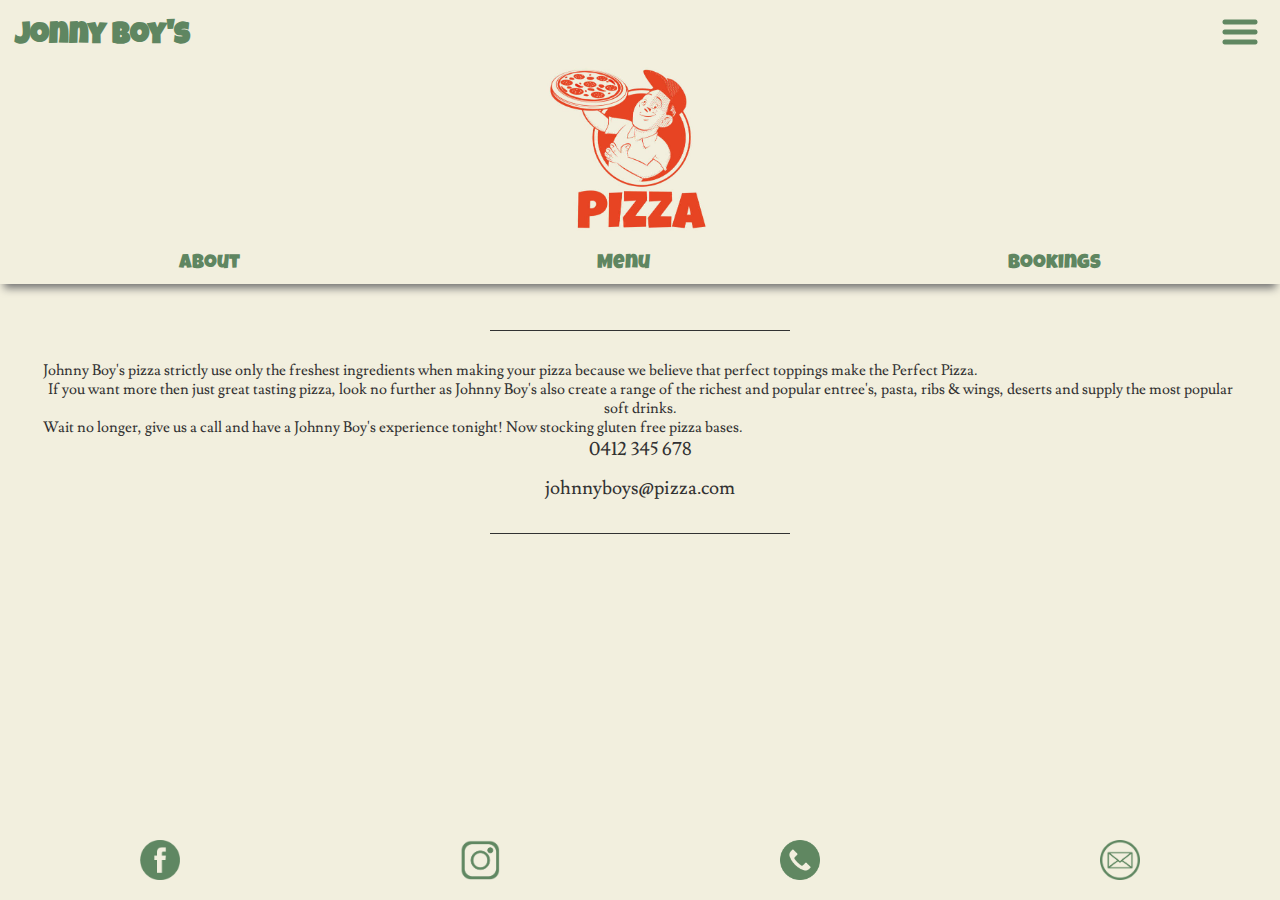
==== index.html @ fba695f6 "inital commit" ====
<!DOCTYPE html>
<html>

    <head>
        <meta charset="utf-8">
        <meta http-equiv="X-UA-Compatible" content="IE=edge">
        <title>Johnny Boy's Pizza</title>
        <meta name="description" content="">
        <meta name="viewport" content="width=device-width, initial-scale=1">
        <link href='https://fonts.googleapis.com/css?family=Luckiest Guy' rel='stylesheet'>
        <link href='https://fonts.googleapis.com/css?family=Lusitana' rel='stylesheet'>
        <link rel="stylesheet" href="../css/styles.css">
        <link rel="icon" href="../images/pizza logo tab icon.jpeg">
    </head>
    <body>

    <header>
      <div class="top-header">
        <h1>Jonny Boy's</h1>
        <img src="images/burger icon.svg.png" alt="burger icon" class="burger"> 
      </div>
        
      <div class="pizza-logo-section">
        <img src="images/pizza logo.jpeg" alt="pizza logo" width="210px"> 
      </div>

      <div class="nav-bar">
        <ul>
          <a href="pages/about.html" style="color: #5F8661; text-decoration: none;"><li>About</li></a>
          <a href="pages/menu.html" style="color: #5F8661; text-decoration: none;"><li>Menu</li></a>
          <a href="pages/bookings.html" style="color: #5F8661; text-decoration: none;"><li>Bookings</li></a>
        </ul>
      <div>      
    </header>

    <main-section>
        <br>
        <br>
      <div class="main-section">
        <hr id="top-hr">
        <p>Johnny Boy's pizza strictly use only the freshest ingredients when making your pizza because we believe that perfect toppings make the Perfect Pizza.</p><br>  
        <p>If you want more then just great tasting pizza, look no further as Johnny Boy's also create a range of the richest and popular entree's, pasta, ribs & wings, deserts and supply the most popular soft drinks.</p><br>
        <p>Wait no longer, give us a call and have a Johnny Boy's experience tonight! Now stocking gluten free pizza bases.</p><br>
      </div>

      <div class="ph-number">
        <p>0412 345 678</p>
      </div>

      <div class="email-address">
        <p>johnnyboys@pizza.com</p>     
      </div>
        <br>
        <hr>
    </main-section>
      
    </body>

    <footer>
      <div class="footer">
        <a href="https://www.facebook.com" target="_blank"><img src="images/facebook icon.png" alt="facebook icon"></a>
        <a href="https://www.instagram.com" target="_blank"><img src="images/instagram icon.png" alt="instagram icon"></a>
        <img src="images/phone icon.png" alt="phone icon">
        <img src="images/mail icon.png" alt="mail icon">
      </div>
    </footer>
</html>
---- css/styles.css ----
* {
    box-sizing: border-box;
    padding: 0;
    margin: 0;
}

body {
    background-color: #F2EFDE;
    margin: 0;
}

.top-header {
    background-color: #F2EFDE;
    margin: 0;
    display: flex;
    justify-content: space-between;
    /* border: 2px solid#5F8661; */
}

h1 {
    color: #5F8661;
    margin-left: 15px;
    font-family: 'Luckiest Guy'; 
    font-size: 30px;
    margin-top: 22px; 
}

.burger {
    width: 40px; 
    margin-right: 20px;
    margin-top: 12px;
    filter: invert(55%) sepia(22%) saturate(571%) hue-rotate(73deg) brightness(84%) contrast(85%);
}

.pizza-logo-section {
    display: flex;
    justify-content: center;
    padding-top: 15px;
    /* border: 2px solid#5F8661; */
}

.nav-bar ul {
    display: flex;
    justify-content: center;
    justify-content: space-around;
    /* border: 2px solid#5F8661; */
    list-style: none;
    font-family: 'Luckiest Guy'; 
    font-size: 20px;
    color: #5F8661;
    padding-bottom: 10px;
    text-decoration: none;
    box-shadow: 0 8px 8px -4px #707070;
}

.main-section {
    display: flex;
    flex-wrap: wrap;
    text-align: center;
    /* border: 2px solid#5F8661; */
    padding-top: 10px;
    padding-left: 43px;
    padding-right: 43px;
    font-family: 'Lusitana';font-size: 15px; 

}

.main-section p {
   color: #323232;
}

.footer {
    display: flex;
    justify-content: space-around;
    /* border: 2px solid#5F8661; */
    height: 88px;
    position: fixed;
    bottom: 0;
    width: 100%;
    padding-top: 28px;
    background-color: #F2EFDE;
}

footer img {
    width: 40px;
    height: 40px;
    filter: invert(55%) sepia(22%) saturate(571%) hue-rotate(73deg) brightness(84%) contrast(85%);
}

.ph-number {
    display: flex;
    justify-content: center;
    flex-wrap: wrap;
    align-items: center;
    text-align: center;
    font-family: 'Lusitana';font-size: 19px;
    color: #323232;
    padding-left: 40px;
    padding-right: 40px;
}

.email-address {
    display: flex;
    justify-content: center;
    flex-wrap: wrap;
    align-items: center;
    text-align: center;
    font-family: 'Lusitana';font-size: 19px;
    color: #323232;
    padding-left: 40px;
    padding-right: 40px;
    padding-top: 15px;
    margin-bottom: 15px;
}

hr {
    height: 1px;
    width: 300px;
    background-color: #323232;
    border: none;
    margin: auto;
    margin-bottom: 100px;
}

.nav-bar ul :hover {
    color: #E74423;
    text-decoration: underline;
    transition: 0.3s;
}

.top-header :hover {
    color: #E74423;
}

#top-hr {
    margin-bottom: 30px;
}
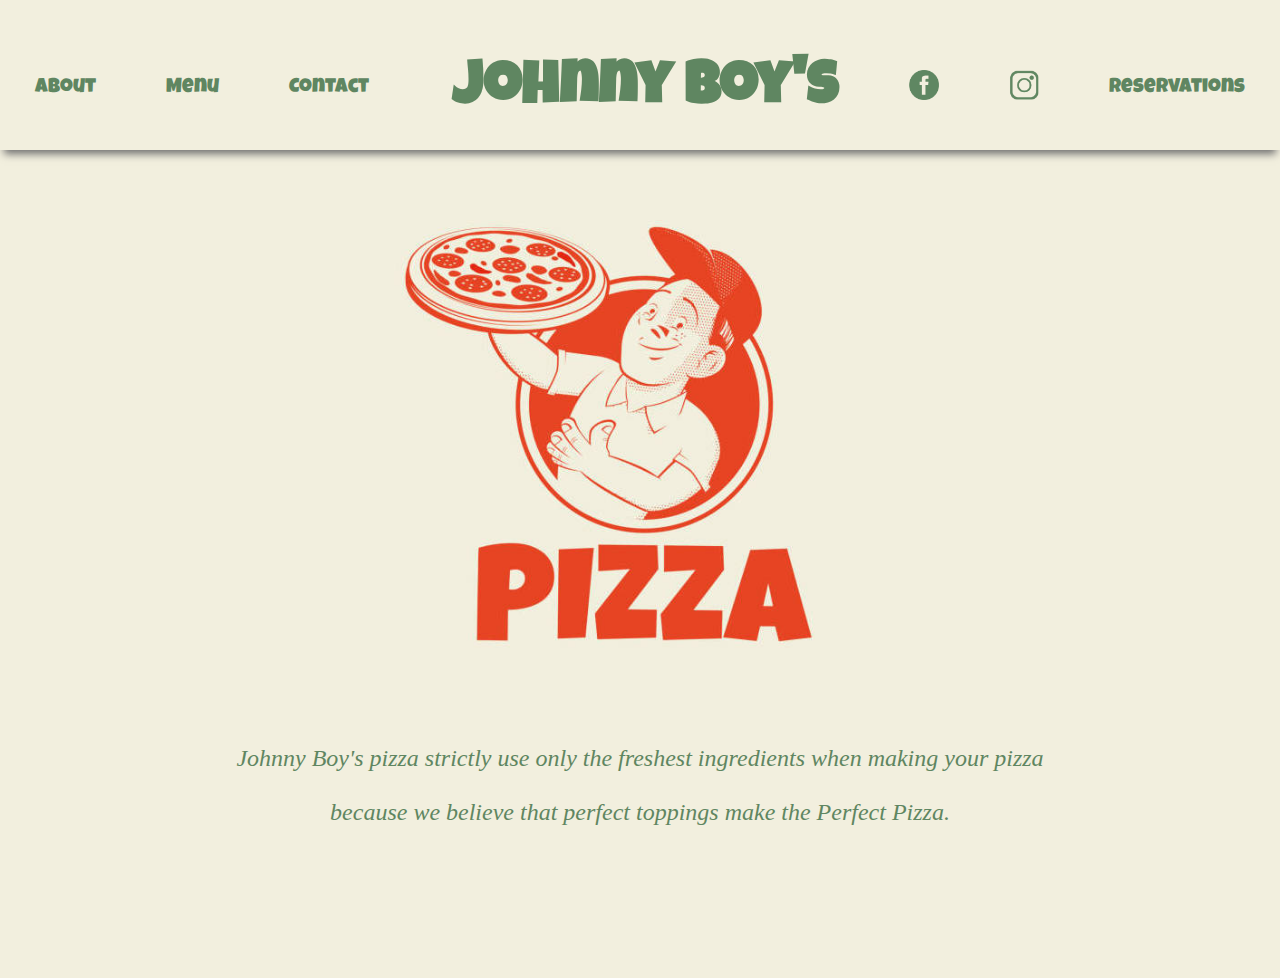
==== commit 7b454ccb: "began scaling from mobile to desktop view" ====
--- a/index.html
+++ b/index.html
@@ -15,14 +15,33 @@
     <body>
 
     <header>
+
       <div class="top-header">
-        <h1>Jonny Boy's</h1>
-        <img src="images/burger icon.svg.png" alt="burger icon" class="burger"> 
+        <!--Desktop View Links-->
+        <a href="pages/about.html" style="color: #5F8661; text-decoration: none;"><li>About</li></a>
+        <a href="pages/menu.html" style="color: #5F8661; text-decoration: none;"><li>Menu</li></a>
+        <a href="pages/bookings.html" style="color: #5F8661; text-decoration: none;"><li>Contact</li></a>
+        <!--Desktop View Links-->
+
+        <h1>Johnny Boy's</h1>
+        <img src="images/burger icon.svg.png" alt="burger icon" class="burger">
+
+        <!--Desktop View Links-->
+        <a href="https://www.facebook.com" target="_blank"><img src="images/facebook icon.png" alt="facebook icon"></a>
+        <a href="https://www.instagram.com" target="_blank"><img src="images/instagram icon.png" alt="instagram icon"></a>
+        <a href="pages/bookings.html" style="color: #5F8661; text-decoration: none;"><li>Reservations</li></a>
+        <!--Desktop View Links-->
       </div>
         
       <div class="pizza-logo-section">
         <img src="images/pizza logo.jpeg" alt="pizza logo" width="210px"> 
       </div>
+
+      <!--Desktop View Pizza Logo-->
+      <div class="desktop-pizza-logo-section">
+        <img src="images/pizza logo.jpeg" alt="pizza logo" width="210px"> 
+      </div>
+      <!--Desktop View Pizza Logo-->
 
       <div class="nav-bar">
         <ul>
@@ -42,6 +61,14 @@
         <p>If you want more then just great tasting pizza, look no further as Johnny Boy's also create a range of the richest and popular entree's, pasta, ribs & wings, deserts and supply the most popular soft drinks.</p><br>
         <p>Wait no longer, give us a call and have a Johnny Boy's experience tonight! Now stocking gluten free pizza bases.</p><br>
       </div>
+
+      <!--Desktop View Landing Paragraph-->
+      <div class="desktop-main-section">
+        <p>Johnny Boy's pizza strictly use only the freshest ingredients when making your pizza</p><br>
+        <p>because we believe that perfect toppings make the Perfect Pizza.</p><br>  
+        <br>
+      </div>
+      <!--Desktop View Pizza Logo-->
 
       <div class="ph-number">
         <p>0412 345 678</p>
--- a/css/styles.css
+++ b/css/styles.css
@@ -27,8 +27,8 @@
 
 .burger {
     width: 40px; 
-    margin-right: 20px;
-    margin-top: 12px;
+    margin-right: 15px;
+    margin-top: 15px;
     filter: invert(55%) sepia(22%) saturate(571%) hue-rotate(73deg) brightness(84%) contrast(85%);
 }
 
@@ -130,8 +130,144 @@
 
 .top-header :hover {
     color: #E74423;
+    cursor: pointer;
+}
+
+
+.footer img :hover {
+    color: #E74423;
 }
 
 #top-hr {
     margin-bottom: 30px;
 }
+
+
+
+
+/* MOBILE VIEW */
+
+@media screen and (max-width: 933px ) { 
+
+    .top-header a {
+        display: none;
+}
+
+.desktop-pizza-logo-section {
+    display: none;
+}
+
+.desktop-main-section {
+    display: none;
+}
+}
+
+
+/* DESKTOP VIEW */
+
+@media screen and (min-width: 933px ) { 
+
+    .top-header {
+        background-color: #F2EFDE;
+        display: flex;
+        justify-content: center;
+        justify-content: space-around;
+        align-items: center;
+        text-align: center;
+        /* border: 2px solid#5F8661; */
+        list-style: none;
+        margin-top: 10px;
+        padding-bottom: 30px;
+        box-shadow: 0 8px 8px -4px #707070;
+    }
+
+    .top-header a {
+        margin-top: 45px;
+        font-family: 'Luckiest Guy'; 
+        font-size: 20px;
+    }
+
+    .top-header a :hover {
+       text-decoration: underline;
+    }
+
+    h1 {
+        color: #5F8661;
+        font-family: 'Luckiest Guy'; 
+        font-size: 60px;
+        margin-top: 50px; 
+    }
+
+    .pizza-logo-section {
+        display: none;
+    }
+
+
+    .burger {
+        display: none; 
+    }
+
+    .nav-bar {
+        display: none;
+    }
+   
+    .footer {
+        display: none;
+    }
+
+    hr {
+        display: none;
+    }
+
+
+    .desktop-main-section {
+        display: flex;
+        display: block;
+        justify-content: center;
+        /* border: 2px solid#5F8661; */
+        margin-bottom: 80px;
+        font-size: 20px;
+        text-align: center;
+        font-style: italic;
+        font-size: x-large;
+        color: #5F8661;
+        
+    }
+
+    .main-section {
+        display: none;
+    }
+    
+    /* Icons */
+    .top-header img {
+        width: 30px;
+        height: 30px;
+        filter: invert(55%) sepia(22%) saturate(571%) hue-rotate(73deg) brightness(84%) contrast(85%);
+
+    }
+   
+        
+    .desktop-pizza-logo-section {
+        display: flex;
+        justify-content: center;
+        padding-top: 70px;
+    /* border: 2px solid#5F8661; */
+
+    }
+
+    .desktop-pizza-logo-section img {
+        width: 550px;
+        /* border: 2px solid#5F8661; */
+
+    }
+
+    .ph-number {
+        display: none;
+    }
+
+    .email-address {
+        display: none;
+    }
+
+
+}
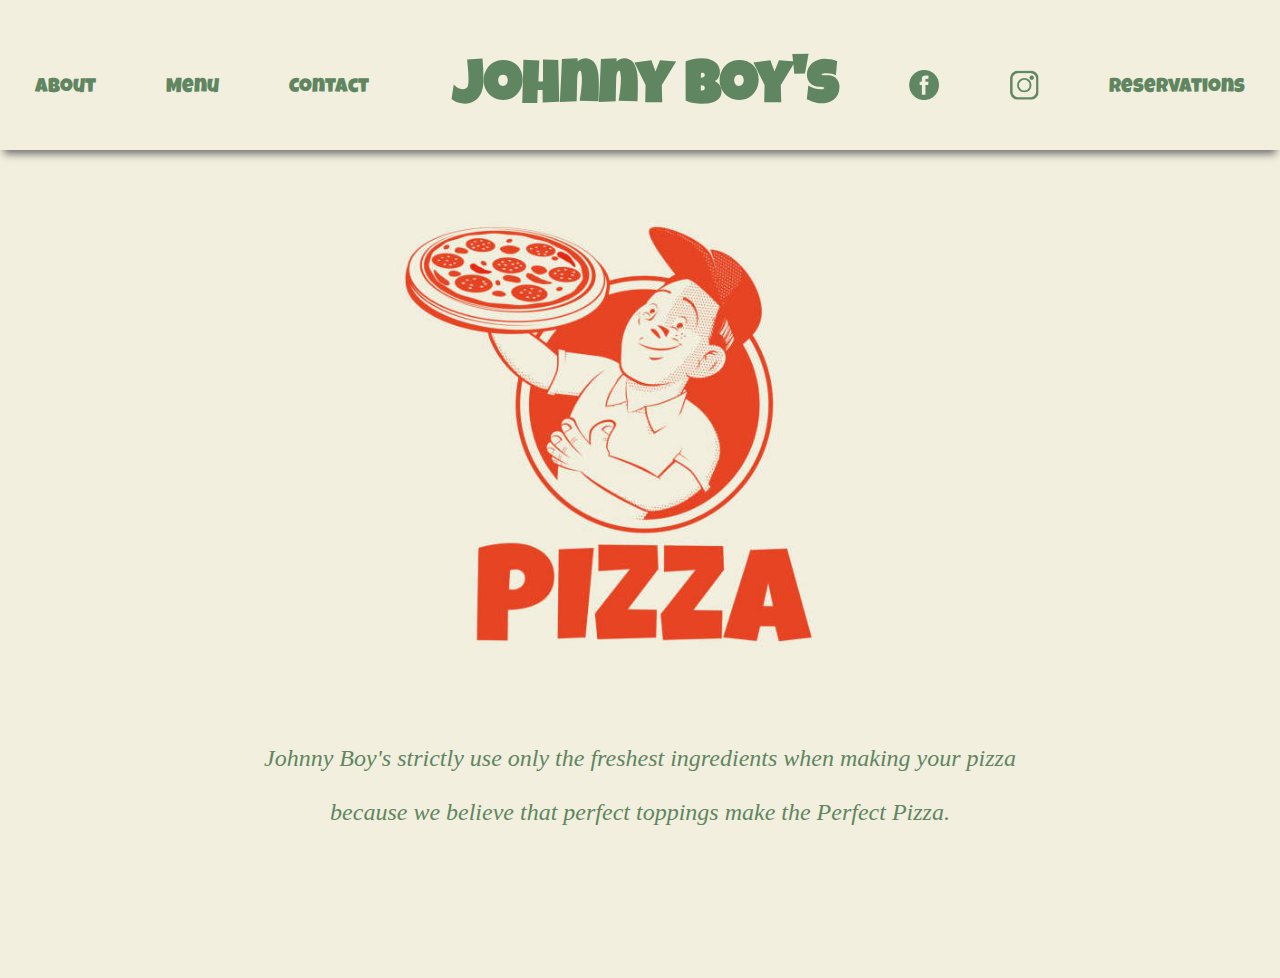
==== commit efede845: "scaled up about, menu, reservations page" ====
--- a/index.html
+++ b/index.html
@@ -17,20 +17,20 @@
     <header>
 
       <div class="top-header">
-        <!--Desktop View Links-->
+        <!--Desktop View Links Left-->
         <a href="pages/about.html" style="color: #5F8661; text-decoration: none;"><li>About</li></a>
         <a href="pages/menu.html" style="color: #5F8661; text-decoration: none;"><li>Menu</li></a>
-        <a href="pages/bookings.html" style="color: #5F8661; text-decoration: none;"><li>Contact</li></a>
-        <!--Desktop View Links-->
+        <a href="pages/contact.html" style="color: #5F8661; text-decoration: none;"><li>Contact</li></a>
+        <!--Desktop View Links Left-->
 
-        <h1>Johnny Boy's</h1>
+        <h1 id="johhny-header-decoration">Johnny Boy's</h1>
         <img src="images/burger icon.svg.png" alt="burger icon" class="burger">
 
-        <!--Desktop View Links-->
+        <!--Desktop View Links Right-->
         <a href="https://www.facebook.com" target="_blank"><img src="images/facebook icon.png" alt="facebook icon"></a>
         <a href="https://www.instagram.com" target="_blank"><img src="images/instagram icon.png" alt="instagram icon"></a>
         <a href="pages/bookings.html" style="color: #5F8661; text-decoration: none;"><li>Reservations</li></a>
-        <!--Desktop View Links-->
+        <!--Desktop View Links Right-->
       </div>
         
       <div class="pizza-logo-section">
@@ -64,11 +64,11 @@
 
       <!--Desktop View Landing Paragraph-->
       <div class="desktop-main-section">
-        <p>Johnny Boy's pizza strictly use only the freshest ingredients when making your pizza</p><br>
+        <p>Johnny Boy's strictly use only the freshest ingredients when making your pizza</p><br>
         <p>because we believe that perfect toppings make the Perfect Pizza.</p><br>  
         <br>
       </div>
-      <!--Desktop View Pizza Logo-->
+      <!--Desktop View Lanading Paragraph-->
 
       <div class="ph-number">
         <p>0412 345 678</p>
--- a/css/styles.css
+++ b/css/styles.css
@@ -198,6 +198,10 @@
         margin-top: 50px; 
     }
 
+    #johnny-header-decoration:hover {
+        text-decoration: none !important;
+    }
+
     .pizza-logo-section {
         display: none;
     }
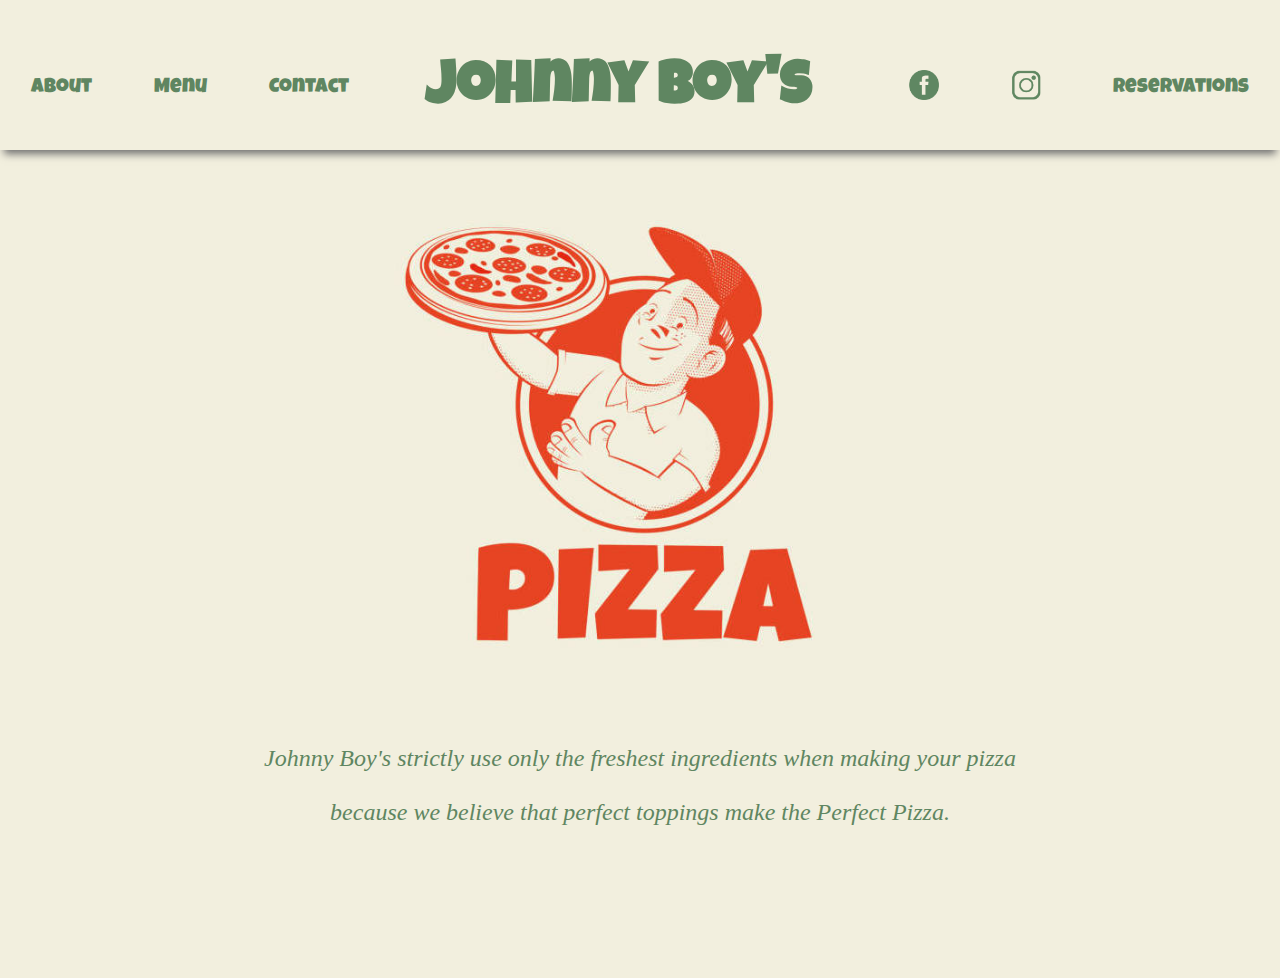
==== commit 7a192ddd: "tidied up html and css" ====
--- a/index.html
+++ b/index.html
@@ -1,36 +1,34 @@
 <!DOCTYPE html>
 <html>
 
-    <head>
-        <meta charset="utf-8">
-        <meta http-equiv="X-UA-Compatible" content="IE=edge">
-        <title>Johnny Boy's Pizza</title>
-        <meta name="description" content="">
-        <meta name="viewport" content="width=device-width, initial-scale=1">
-        <link href='https://fonts.googleapis.com/css?family=Luckiest Guy' rel='stylesheet'>
-        <link href='https://fonts.googleapis.com/css?family=Lusitana' rel='stylesheet'>
-        <link rel="stylesheet" href="../css/styles.css">
-        <link rel="icon" href="../images/pizza logo tab icon.jpeg">
-    </head>
-    <body>
+  <head>
+      <meta charset="utf-8">
+      <meta http-equiv="X-UA-Compatible" content="IE=edge">
+      <title>Johnny Boy's Pizza</title>
+      <meta name="description" content="">
+      <meta name="viewport" content="width=device-width, initial-scale=1">
+      <link href='https://fonts.googleapis.com/css?family=Luckiest Guy' rel='stylesheet'>
+      <link href='https://fonts.googleapis.com/css?family=Lusitana' rel='stylesheet'>
+      <link rel="stylesheet" href="../css/styles.css">
+      <link rel="icon" href="../images/pizza logo tab icon.jpeg">
+  </head>
+
+  <body>
 
     <header>
-
       <div class="top-header">
-        <!--Desktop View Links Left-->
+        <!--Desktop View Nav Links Left-->
         <a href="pages/about.html" style="color: #5F8661; text-decoration: none;"><li>About</li></a>
         <a href="pages/menu.html" style="color: #5F8661; text-decoration: none;"><li>Menu</li></a>
         <a href="pages/contact.html" style="color: #5F8661; text-decoration: none;"><li>Contact</li></a>
-        <!--Desktop View Links Left-->
 
         <h1 id="johhny-header-decoration">Johnny Boy's</h1>
         <img src="images/burger icon.svg.png" alt="burger icon" class="burger">
 
-        <!--Desktop View Links Right-->
+        <!--Desktop View Nav Links Right-->
         <a href="https://www.facebook.com" target="_blank"><img src="images/facebook icon.png" alt="facebook icon"></a>
         <a href="https://www.instagram.com" target="_blank"><img src="images/instagram icon.png" alt="instagram icon"></a>
         <a href="pages/bookings.html" style="color: #5F8661; text-decoration: none;"><li>Reservations</li></a>
-        <!--Desktop View Links Right-->
       </div>
         
       <div class="pizza-logo-section">
@@ -38,10 +36,9 @@
       </div>
 
       <!--Desktop View Pizza Logo-->
-      <div class="desktop-pizza-logo-section">
+      <div class="desktop-pizza-logo-section" id="fade-in-image">
         <img src="images/pizza logo.jpeg" alt="pizza logo" width="210px"> 
       </div>
-      <!--Desktop View Pizza Logo-->
 
       <div class="nav-bar">
         <ul>
@@ -68,7 +65,6 @@
         <p>because we believe that perfect toppings make the Perfect Pizza.</p><br>  
         <br>
       </div>
-      <!--Desktop View Lanading Paragraph-->
 
       <div class="ph-number">
         <p>0412 345 678</p>
--- a/css/styles.css
+++ b/css/styles.css
@@ -22,7 +22,7 @@
     margin-left: 15px;
     font-family: 'Luckiest Guy'; 
     font-size: 30px;
-    margin-top: 22px; 
+    margin-top: 22px;
 }
 
 .burger {
@@ -62,7 +62,6 @@
     padding-left: 43px;
     padding-right: 43px;
     font-family: 'Lusitana';font-size: 15px; 
-
 }
 
 .main-section p {
@@ -133,7 +132,6 @@
     cursor: pointer;
 }
 
-
 .footer img :hover {
     color: #E74423;
 }
@@ -142,9 +140,6 @@
     margin-bottom: 30px;
 }
 
-
-
-
 /* MOBILE VIEW */
 
 @media screen and (max-width: 933px ) { 
@@ -153,15 +148,14 @@
         display: none;
 }
 
-.desktop-pizza-logo-section {
-    display: none;
-}
-
-.desktop-main-section {
-    display: none;
-}
-}
-
+    .desktop-pizza-logo-section {
+        display: none;
+}
+
+    .desktop-main-section {
+        display: none;
+}
+}
 
 /* DESKTOP VIEW */
 
@@ -188,7 +182,7 @@
     }
 
     .top-header a :hover {
-       text-decoration: underline;
+        text-decoration: underline;
     }
 
     h1 {
@@ -196,6 +190,9 @@
         font-family: 'Luckiest Guy'; 
         font-size: 60px;
         margin-top: 50px; 
+        text-align: center;
+        /* border: 2px solid#5F8661; */
+        padding-right: 35px;
     }
 
     #johnny-header-decoration:hover {
@@ -222,7 +219,6 @@
     hr {
         display: none;
     }
-
 
     .desktop-main-section {
         display: flex;
@@ -235,7 +231,6 @@
         font-style: italic;
         font-size: x-large;
         color: #5F8661;
-        
     }
 
     .main-section {
@@ -247,22 +242,19 @@
         width: 30px;
         height: 30px;
         filter: invert(55%) sepia(22%) saturate(571%) hue-rotate(73deg) brightness(84%) contrast(85%);
-
-    }
-   
-        
+        margin-right: 10px;
+    }
+    
     .desktop-pizza-logo-section {
         display: flex;
         justify-content: center;
         padding-top: 70px;
-    /* border: 2px solid#5F8661; */
-
+        /* border: 2px solid#5F8661; */
     }
 
     .desktop-pizza-logo-section img {
         width: 550px;
         /* border: 2px solid#5F8661; */
-
     }
 
     .ph-number {
@@ -273,5 +265,12 @@
         display: none;
     }
 
-
-}
+    #fade-in-image { 
+        animation: fadein 3s; 
+    }
+
+    @keyframes fadein {
+        0% { opacity: 0; }
+        100% { opacity: 1; }
+      }
+}
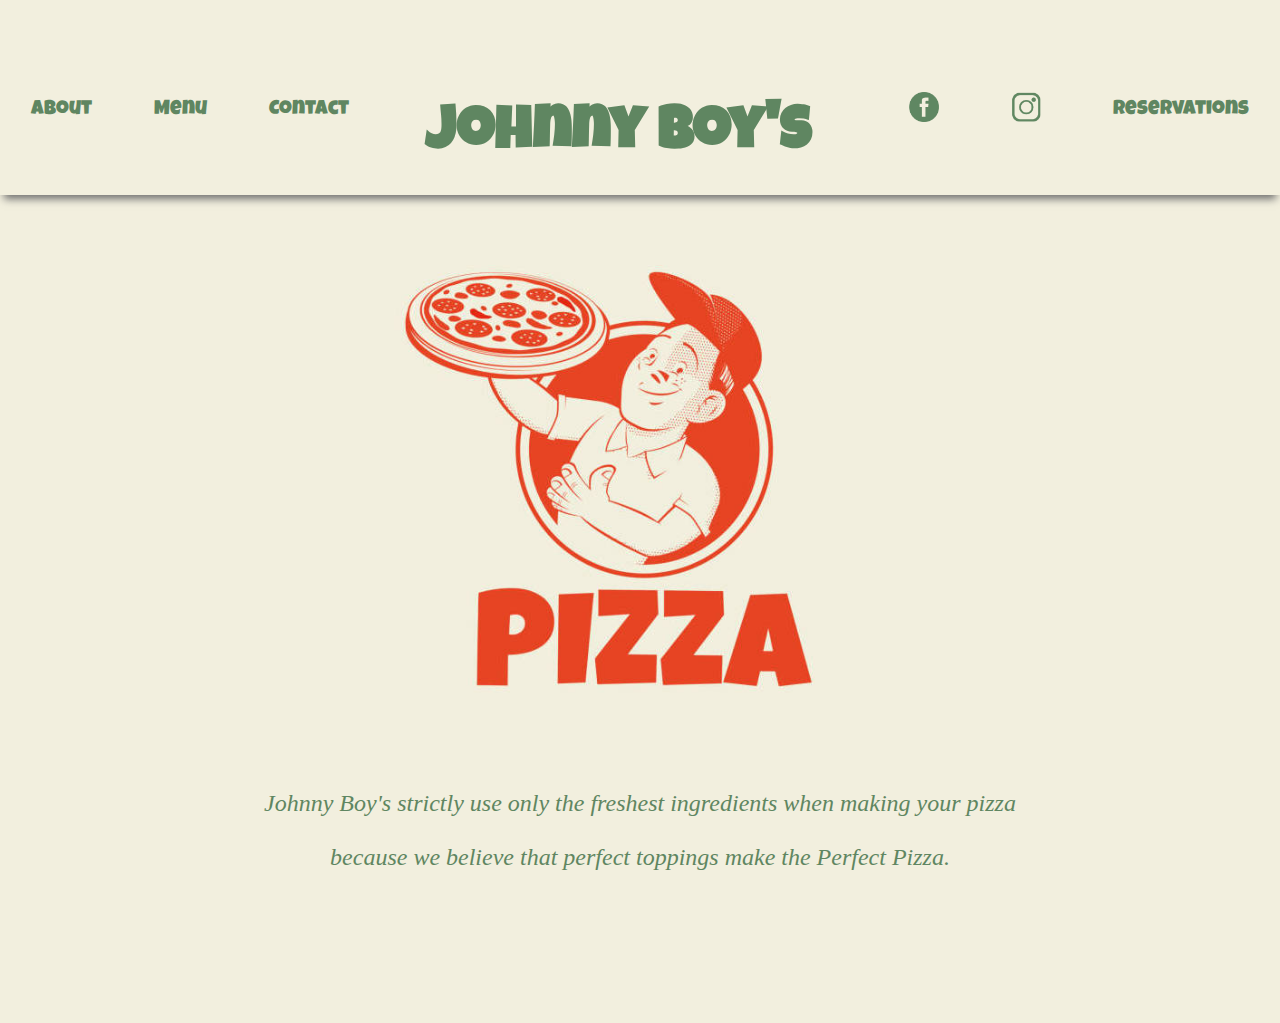
==== commit f5ae10e3: "navbar bug resolved" ====
--- a/index.html
+++ b/index.html
@@ -9,26 +9,27 @@
       <meta name="viewport" content="width=device-width, initial-scale=1">
       <link href='https://fonts.googleapis.com/css?family=Luckiest Guy' rel='stylesheet'>
       <link href='https://fonts.googleapis.com/css?family=Lusitana' rel='stylesheet'>
-      <link rel="stylesheet" href="../css/styles.css">
+      <!-- <link rel="stylesheet" href="../css/styles.css"> -->
+      <link rel="stylesheet" href="./stylesheet/main.css">
       <link rel="icon" href="../images/pizza logo tab icon.jpeg">
   </head>
 
   <body>
-
     <header>
       <div class="top-header">
         <!--Desktop View Nav Links Left-->
-        <a href="pages/about.html" style="color: #5F8661; text-decoration: none;"><li>About</li></a>
-        <a href="pages/menu.html" style="color: #5F8661; text-decoration: none;"><li>Menu</li></a>
-        <a href="pages/contact.html" style="color: #5F8661; text-decoration: none;"><li>Contact</li></a>
-
-        <h1 id="johhny-header-decoration">Johnny Boy's</h1>
+        <a href="pages/about.html" class="hide-from-mobile" style="color: #5F8661; text-decoration: none;"><li>About</li></a>
+        <a href="pages/menu.html" class="highlight-menu" style="color: #5F8661; text-decoration: none;"><li>Menu</li></a>
+        <a href="pages/contact.html" class="hide-from-mobile" style="color: #5F8661; text-decoration: none;"><li>Contact</li></a>
+        <a href="../index.html" style="color: #5F8661; text-decoration: none;">
+          <h1 class="johnny-header-decoration">Johnny Boy's</h1>
+        </a>
         <img src="images/burger icon.svg.png" alt="burger icon" class="burger">
 
         <!--Desktop View Nav Links Right-->
-        <a href="https://www.facebook.com" target="_blank"><img src="images/facebook icon.png" alt="facebook icon"></a>
-        <a href="https://www.instagram.com" target="_blank"><img src="images/instagram icon.png" alt="instagram icon"></a>
-        <a href="pages/bookings.html" style="color: #5F8661; text-decoration: none;"><li>Reservations</li></a>
+        <a href="https://www.facebook.com" class="hide-from-mobile" target="_blank"><img src="../images/facebook icon.png" alt="facebook icon"></a>
+        <a href="https://www.instagram.com" class="hide-from-mobile" target="_blank"><img src="../images/instagram icon.png" alt="instagram icon"></a>
+        <a href="../pages/bookings.html" class="hide-from-mobile" style="color: #5F8661; text-decoration: none;"><li>Reservations</li></a>
       </div>
         
       <div class="pizza-logo-section">
--- a/css/styles.css
+++ b/css/styles.css
@@ -1,276 +1,14 @@
 * {
-    box-sizing: border-box;
-    padding: 0;
-    margin: 0;
+  margin: 0;
+  padding: 0;
+  box-sizing: border-box;
 }
 
-body {
-    background-color: #F2EFDE;
-    margin: 0;
-}
-
-.top-header {
-    background-color: #F2EFDE;
-    margin: 0;
-    display: flex;
-    justify-content: space-between;
-    /* border: 2px solid#5F8661; */
-}
-
-h1 {
-    color: #5F8661;
-    margin-left: 15px;
-    font-family: 'Luckiest Guy'; 
-    font-size: 30px;
-    margin-top: 22px;
-}
-
-.burger {
-    width: 40px; 
-    margin-right: 15px;
-    margin-top: 15px;
-    filter: invert(55%) sepia(22%) saturate(571%) hue-rotate(73deg) brightness(84%) contrast(85%);
-}
-
-.pizza-logo-section {
-    display: flex;
-    justify-content: center;
-    padding-top: 15px;
-    /* border: 2px solid#5F8661; */
-}
-
-.nav-bar ul {
-    display: flex;
-    justify-content: center;
-    justify-content: space-around;
-    /* border: 2px solid#5F8661; */
-    list-style: none;
-    font-family: 'Luckiest Guy'; 
-    font-size: 20px;
-    color: #5F8661;
-    padding-bottom: 10px;
-    text-decoration: none;
-    box-shadow: 0 8px 8px -4px #707070;
-}
-
-.main-section {
-    display: flex;
-    flex-wrap: wrap;
-    text-align: center;
-    /* border: 2px solid#5F8661; */
-    padding-top: 10px;
-    padding-left: 43px;
-    padding-right: 43px;
-    font-family: 'Lusitana';font-size: 15px; 
-}
-
-.main-section p {
-   color: #323232;
-}
-
-.footer {
-    display: flex;
-    justify-content: space-around;
-    /* border: 2px solid#5F8661; */
-    height: 88px;
-    position: fixed;
-    bottom: 0;
-    width: 100%;
-    padding-top: 28px;
-    background-color: #F2EFDE;
-}
-
-footer img {
-    width: 40px;
-    height: 40px;
-    filter: invert(55%) sepia(22%) saturate(571%) hue-rotate(73deg) brightness(84%) contrast(85%);
-}
-
-.ph-number {
-    display: flex;
-    justify-content: center;
-    flex-wrap: wrap;
-    align-items: center;
-    text-align: center;
-    font-family: 'Lusitana';font-size: 19px;
-    color: #323232;
-    padding-left: 40px;
-    padding-right: 40px;
-}
-
-.email-address {
-    display: flex;
-    justify-content: center;
-    flex-wrap: wrap;
-    align-items: center;
-    text-align: center;
-    font-family: 'Lusitana';font-size: 19px;
-    color: #323232;
-    padding-left: 40px;
-    padding-right: 40px;
-    padding-top: 15px;
-    margin-bottom: 15px;
-}
-
-hr {
-    height: 1px;
-    width: 300px;
-    background-color: #323232;
-    border: none;
-    margin: auto;
-    margin-bottom: 100px;
-}
-
-.nav-bar ul :hover {
-    color: #E74423;
-    text-decoration: underline;
-    transition: 0.3s;
-}
-
-.top-header :hover {
-    color: #E74423;
-    cursor: pointer;
-}
-
-.footer img :hover {
-    color: #E74423;
-}
-
-#top-hr {
-    margin-bottom: 30px;
-}
-
-/* MOBILE VIEW */
-
-@media screen and (max-width: 933px ) { 
-
-    .top-header a {
-        display: none;
-}
-
-    .desktop-pizza-logo-section {
-        display: none;
-}
-
-    .desktop-main-section {
-        display: none;
-}
-}
-
-/* DESKTOP VIEW */
-
-@media screen and (min-width: 933px ) { 
-
-    .top-header {
-        background-color: #F2EFDE;
-        display: flex;
-        justify-content: center;
-        justify-content: space-around;
-        align-items: center;
-        text-align: center;
-        /* border: 2px solid#5F8661; */
-        list-style: none;
-        margin-top: 10px;
-        padding-bottom: 30px;
-        box-shadow: 0 8px 8px -4px #707070;
-    }
-
-    .top-header a {
-        margin-top: 45px;
-        font-family: 'Luckiest Guy'; 
-        font-size: 20px;
-    }
-
-    .top-header a :hover {
-        text-decoration: underline;
-    }
-
-    h1 {
-        color: #5F8661;
-        font-family: 'Luckiest Guy'; 
-        font-size: 60px;
-        margin-top: 50px; 
-        text-align: center;
-        /* border: 2px solid#5F8661; */
-        padding-right: 35px;
-    }
-
-    #johnny-header-decoration:hover {
-        text-decoration: none !important;
-    }
-
-    .pizza-logo-section {
-        display: none;
-    }
-
-
-    .burger {
-        display: none; 
-    }
-
-    .nav-bar {
-        display: none;
-    }
-   
-    .footer {
-        display: none;
-    }
-
-    hr {
-        display: none;
-    }
-
-    .desktop-main-section {
-        display: flex;
-        display: block;
-        justify-content: center;
-        /* border: 2px solid#5F8661; */
-        margin-bottom: 80px;
-        font-size: 20px;
-        text-align: center;
-        font-style: italic;
-        font-size: x-large;
-        color: #5F8661;
-    }
-
-    .main-section {
-        display: none;
-    }
-    
-    /* Icons */
-    .top-header img {
-        width: 30px;
-        height: 30px;
-        filter: invert(55%) sepia(22%) saturate(571%) hue-rotate(73deg) brightness(84%) contrast(85%);
-        margin-right: 10px;
-    }
-    
-    .desktop-pizza-logo-section {
-        display: flex;
-        justify-content: center;
-        padding-top: 70px;
-        /* border: 2px solid#5F8661; */
-    }
-
-    .desktop-pizza-logo-section img {
-        width: 550px;
-        /* border: 2px solid#5F8661; */
-    }
-
-    .ph-number {
-        display: none;
-    }
-
-    .email-address {
-        display: none;
-    }
-
-    #fade-in-image { 
-        animation: fadein 3s; 
-    }
-
-    @keyframes fadein {
-        0% { opacity: 0; }
-        100% { opacity: 1; }
-      }
-}
+.container {
+  width: 100vw;
+  height: 100vh;
+  display: flex;
+  align-items: center;
+  justify-content: center;
+  background: #F2EFDE;
+}/*# sourceMappingURL=styles.css.map */--- a/stylesheet/main.css
+++ b/stylesheet/main.css
@@ -0,0 +1,323 @@
+* {
+  box-sizing: border-box;
+  padding: 0;
+  margin: 0;
+}
+
+body {
+  background-color: #F2EFDE;
+  margin: 0;
+}
+
+.burger {
+  width: 40px;
+  margin-right: 15px;
+  margin-top: 15px;
+  filter: invert(55%) sepia(22%) saturate(571%) hue-rotate(73deg) brightness(84%) contrast(85%);
+}
+
+.pizza-logo-section {
+  display: flex;
+  justify-content: center;
+  padding-top: 15px;
+  /* border: 2px solid#5F8661; */
+}
+
+.main-section {
+  display: flex;
+  flex-wrap: wrap;
+  text-align: center;
+  /* border: 2px solid#5F8661; */
+  padding-top: 10px;
+  padding-left: 43px;
+  padding-right: 43px;
+  font-family: "Lusitana";
+  font-size: 15px;
+}
+
+.main-section p {
+  color: #323232;
+}
+
+.footer {
+  display: flex;
+  justify-content: space-around;
+  /* border: 2px solid#5F8661; */
+  height: 88px;
+  position: fixed;
+  bottom: 0;
+  width: 100%;
+  padding-top: 28px;
+  background-color: #F2EFDE;
+}
+
+footer img {
+  width: 40px;
+  height: 40px;
+  filter: invert(55%) sepia(22%) saturate(571%) hue-rotate(73deg) brightness(84%) contrast(85%);
+}
+
+.ph-number {
+  display: flex;
+  justify-content: center;
+  flex-wrap: wrap;
+  align-items: center;
+  text-align: center;
+  font-family: "Lusitana";
+  font-size: 19px;
+  color: #323232;
+  padding-left: 40px;
+  padding-right: 40px;
+}
+
+.email-address {
+  display: flex;
+  justify-content: center;
+  flex-wrap: wrap;
+  align-items: center;
+  text-align: center;
+  font-family: "Lusitana";
+  font-size: 19px;
+  color: #323232;
+  padding-left: 40px;
+  padding-right: 40px;
+  padding-top: 15px;
+  margin-bottom: 15px;
+}
+
+hr {
+  height: 1px;
+  width: 300px;
+  background-color: #323232;
+  border: none;
+  margin: auto;
+  margin-bottom: 100px;
+}
+
+.footer img :hover {
+  color: #E74423;
+}
+
+#top-hr {
+  margin-bottom: 30px;
+}
+
+/* MOBILE VIEW */
+@media screen and (max-width: 933px) {
+  .top-header a {
+    display: none;
+  }
+  .desktop-pizza-logo-section {
+    display: none;
+  }
+  .desktop-main-section {
+    display: none;
+  }
+}
+/* DESKTOP VIEW */
+@media screen and (min-width: 933px) {
+  .footer {
+    display: none;
+  }
+  hr {
+    display: none;
+  }
+  .desktop-main-section {
+    display: flex;
+    display: block;
+    justify-content: center;
+    /* border: 2px solid#5F8661; */
+    margin-bottom: 80px;
+    font-size: 20px;
+    text-align: center;
+    font-style: italic;
+    font-size: x-large;
+    color: #5F8661;
+  }
+  .main-section {
+    display: none;
+  }
+  .desktop-pizza-logo-section {
+    display: flex;
+    justify-content: center;
+    padding-top: 70px;
+    /* border: 2px solid#5F8661; */
+  }
+  .desktop-pizza-logo-section img {
+    width: 550px;
+    /* border: 2px solid#5F8661; */
+  }
+  .ph-number {
+    display: none;
+  }
+  .email-address {
+    display: none;
+  }
+  #fade-in-image {
+    -webkit-animation: fadein 3s;
+            animation: fadein 3s;
+  }
+  @-webkit-keyframes fadein {
+    0% {
+      opacity: 0;
+    }
+    100% {
+      opacity: 1;
+    }
+  }
+  @keyframes fadein {
+    0% {
+      opacity: 0;
+    }
+    100% {
+      opacity: 1;
+    }
+  }
+}
+.nav-bar ul {
+  display: flex;
+  justify-content: center;
+  justify-content: space-around;
+  /* border: 2px solid#5F8661; */
+  list-style: none;
+  font-family: "Luckiest Guy";
+  font-size: 20px;
+  color: #5F8661;
+  padding-bottom: 10px;
+  text-decoration: none;
+  box-shadow: 0 8px 8px -4px #707070;
+}
+
+.top-header {
+  background-color: #F2EFDE;
+  margin: 0;
+  display: flex;
+  justify-content: space-between;
+  /* border: 2px solid#5F8661; */
+}
+
+h1 {
+  color: #5F8661;
+  margin-left: 15px;
+  font-family: "Luckiest Guy";
+  font-size: 30px;
+  margin-top: 22px;
+}
+
+.nav-bar ul :hover {
+  color: #E74423;
+  text-decoration: underline;
+  transition: 0.3s;
+}
+
+.top-header :hover {
+  color: #E74423;
+  cursor: pointer;
+}
+
+@media screen and (min-width: 933px) {
+  .top-header {
+    background-color: #F2EFDE;
+    display: flex;
+    justify-content: center;
+    justify-content: space-around;
+    align-items: center;
+    text-align: center;
+    /* border: 2px solid#5F8661; */
+    list-style: none;
+    margin-top: 10px;
+    padding-bottom: 30px;
+    box-shadow: 0 8px 8px -4px #707070;
+  }
+  .top-header a {
+    margin-top: 45px;
+    font-family: "Luckiest Guy";
+    font-size: 20px;
+  }
+  .top-header a :hover {
+    text-decoration: underline;
+  }
+  h1 {
+    color: #5F8661;
+    font-family: "Luckiest Guy";
+    font-size: 60px;
+    margin-top: 50px;
+    text-align: center;
+    /* border: 2px solid#5F8661; */
+    padding-right: 35px;
+  }
+  .johnny-header-decoration:hover {
+    text-decoration: none !important;
+  }
+  .pizza-logo-section {
+    display: none;
+  }
+  .burger {
+    display: none;
+  }
+  .nav-bar {
+    display: none;
+  }
+  /* Icons */
+  .top-header img {
+    width: 30px;
+    height: 30px;
+    filter: invert(55%) sepia(22%) saturate(571%) hue-rotate(73deg) brightness(84%) contrast(85%);
+    margin-right: 10px;
+  }
+}
+.main-section {
+  text-align: center;
+  /* border: 2px solid#5F8661; */
+  padding-top: 40px;
+  padding-left: 43px;
+  padding-right: 43px;
+  font-family: "Lusitana";
+  font-size: 12px;
+  margin-bottom: 20px;
+}
+
+#menu-color {
+  color: #E74423;
+  text-decoration: underline;
+}
+
+/* MOBILE VIEW */
+@media screen and (max-width: 933px) {
+  .hide-from-mobile {
+    display: none;
+  }
+  .main-section-desktop {
+    display: none;
+  }
+}
+/* DESKTOP VIEW */
+@media screen and (min-width: 933px) {
+  .main-section-desktop {
+    align-items: center;
+    text-align: center;
+    border: 5px double #E74423;
+    padding-top: 40px;
+    padding-left: 43px;
+    padding-right: 43px;
+    padding-bottom: 30px;
+    margin: 50px;
+    margin-right: 400px;
+    margin-left: 400px;
+    margin-top: 100px;
+    background-color: #5F8661;
+    font-family: "Lusitana";
+    font-size: 19px;
+    color: #F2EFDE;
+  }
+  .footer {
+    display: none;
+  }
+  hr {
+    display: none;
+  }
+  .highlight-menu {
+    color: #E74423;
+    text-decoration: underline;
+  }
+}/*# sourceMappingURL=main.css.map */